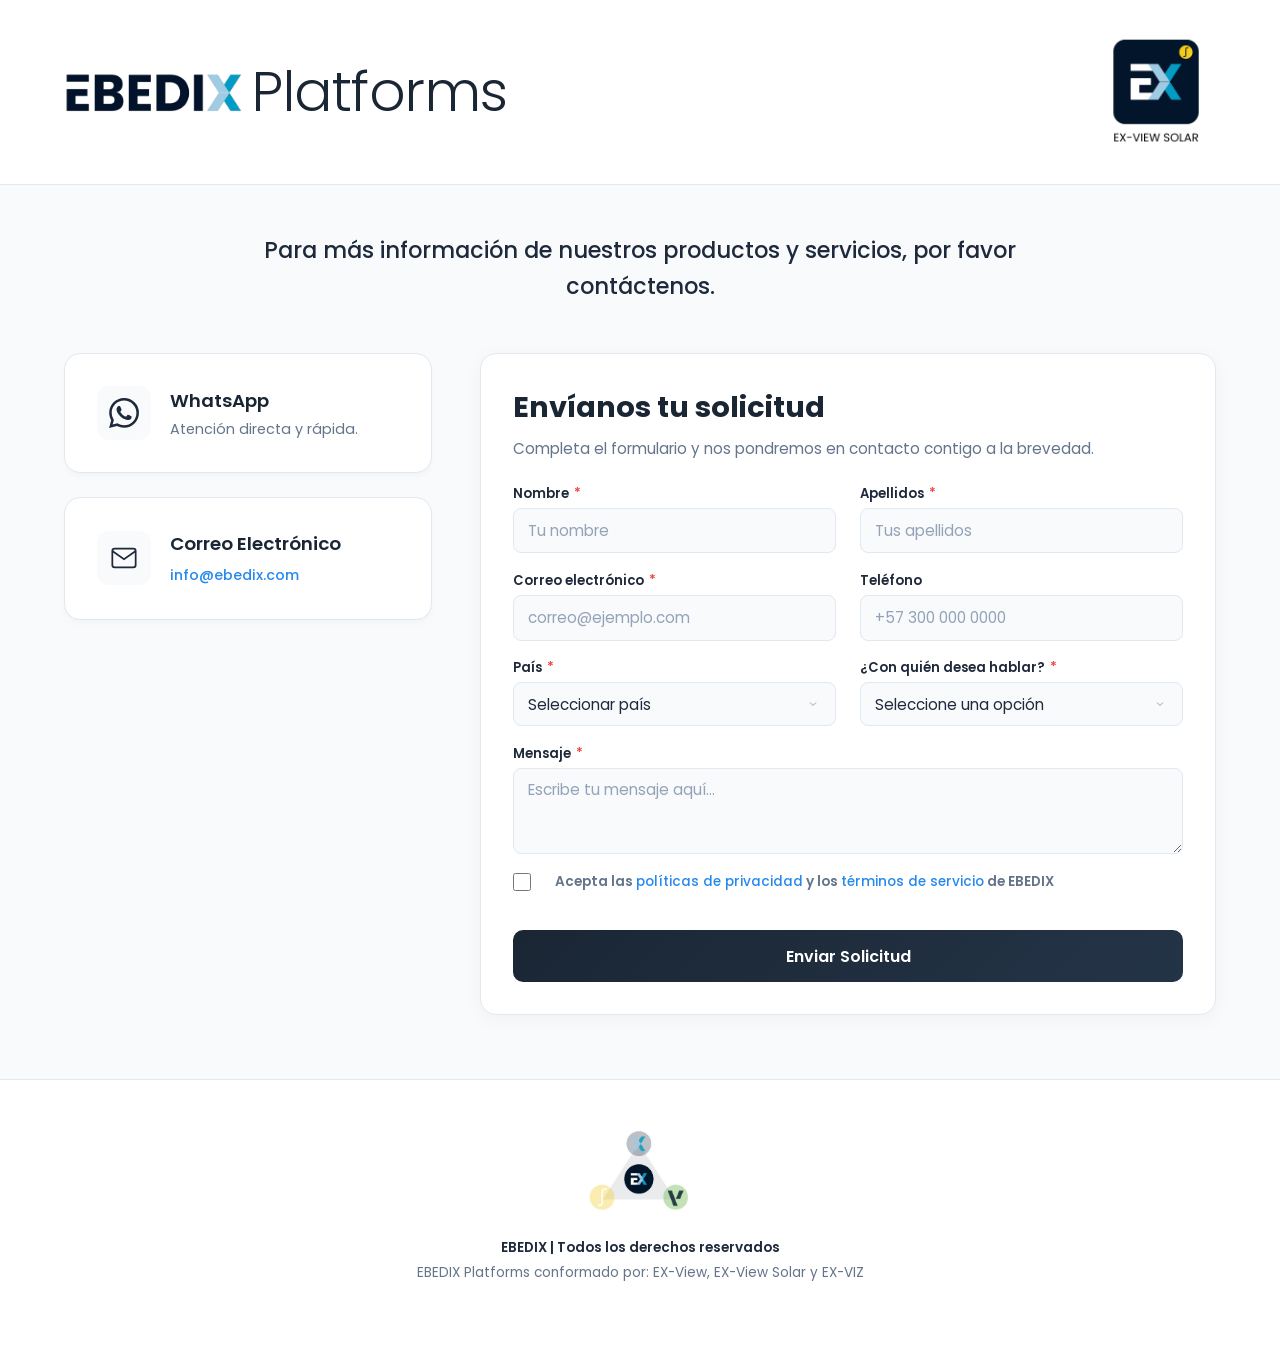
==== contacto.html @ 0fc6dd37 "feat: implement new contact page with email submission, validation logic, and updated site navigatio" ====
<!DOCTYPE html>
<html lang="es">

<head>
    <meta charset="UTF-8">
    <meta name="viewport" content="width=device-width, initial-scale=1.0">
    <title>Contacto - EBEDIX Platforms</title>
    <meta name="description"
        content="Contacta a EBEDIX Platforms. Envía una solicitud o comunícate por WhatsApp con nuestro equipo.">
    <link rel="stylesheet" href="contacto.css?v=2">
    <script src="contacto.js?v=2" defer></script>
    <link href="https://fonts.googleapis.com/css2?family=Poppins:wght@300;400;500;600;700;800&display=swap"
        rel="stylesheet">
</head>

<body>
    <div class="contact-page">
        <!-- HEADER -->
        <header class="contact-header-top">
            <div class="contact-brand-title">
                <img src="media/ebedix.webp" alt="EBEDIX" class="brand-logo-img">
                <span class="brand-platforms">Platforms</span>
            </div>
            <div class="contact-header-badge">
                <img src="media/Exviewsolarlogo.png" alt="EX-VIEW SOLAR">
            </div>
        </header>

        <!-- MAIN TITLE -->
        <div class="contact-intro">
            <h1 class="contact-welcome">Para más información de nuestros productos y servicios, por favor contáctenos.</h1>
        </div>

        <!-- TWO COLUMN LAYOUT -->
        <main class="contact-main-grid">
            <!-- LEFT COLUMN: DIRECT CONTACT -->
            <section class="contact-left-column">
                <a href="https://wa.me/573332915577" target="_blank" rel="noopener noreferrer" class="direct-contact-card whatsapp-card">
                    <div class="card-icon-wrapper whatsapp-icon">
                        <svg viewBox="0 0 24 24" xmlns="http://www.w3.org/2000/svg">
                            <path
                                d="M17.472 14.382c-.297-.149-1.758-.867-2.03-.967-.273-.099-.471-.148-.67.15-.197.297-.767.966-.94 1.164-.173.199-.347.223-.644.075-.297-.15-1.255-.463-2.39-1.475-.883-.788-1.48-1.761-1.653-2.059-.173-.297-.018-.458.13-.606.134-.133.298-.347.446-.52.149-.174.198-.298.298-.497.099-.198.05-.371-.025-.52-.075-.149-.669-1.612-.916-2.207-.242-.579-.487-.5-.669-.51-.173-.008-.371-.01-.57-.01-.198 0-.52.074-.792.372-.272.297-1.04 1.016-1.04 2.479 0 1.462 1.065 2.875 1.213 3.074.149.198 2.096 3.2 5.077 4.487.709.306 1.262.489 1.694.625.712.227 1.36.195 1.871.118.571-.085 1.758-.719 2.006-1.413.248-.694.248-1.289.173-1.413-.074-.124-.272-.198-.57-.347m-5.421 7.403h-.004a9.87 9.87 0 01-5.031-1.378l-.361-.214-3.741.982.998-3.648-.235-.374a9.86 9.86 0 01-1.51-5.26c.001-5.45 4.436-9.884 9.888-9.884 2.64 0 5.122 1.03 6.988 2.898a9.825 9.825 0 012.893 6.994c-.003 5.45-4.437 9.884-9.885 9.884m8.413-18.297A11.815 11.815 0 0012.05 0C5.495 0 .16 5.335.157 11.892c0 2.096.547 4.142 1.588 5.945L.057 24l6.305-1.654a11.882 11.882 0 005.683 1.448h.005c6.554 0 11.89-5.335 11.893-11.893a11.821 11.821 0 00-3.48-8.413z" />
                        </svg>
                    </div>
                    <div class="card-content">
                        <h3>WhatsApp</h3>
                        <p>Atención directa y rápida.</p>
                    </div>
                    <div class="card-arrow">
                        <svg viewBox="0 0 24 24" fill="none" stroke="currentColor" stroke-width="2">
                            <path d="M5 12h14M12 5l7 7-7 7" />
                        </svg>
                    </div>
                </a>

                <div class="direct-contact-card email-card" id="email-card" role="button" tabindex="0" style="cursor: pointer;">
                    <div class="card-icon-wrapper email-icon">
                        <svg viewBox="0 0 24 24" fill="none" stroke="currentColor" stroke-width="2">
                            <path d="M4 4h16c1.1 0 2 .9 2 2v12c0 1.1-.9 2-2 2H4c-1.1 0-2-.9-2-2V6c0-1.1.9-2 2-2z" />
                            <polyline points="22,6 12,13 2,6" />
                        </svg>
                    </div>
                    <div class="card-content">
                        <h3>Correo Electrónico</h3>
                        <p class="email-address" id="email-address-text">info@ebedix.com</p>
                    </div>
                    <div class="card-arrow">
                        <svg viewBox="0 0 24 24" fill="none" stroke="currentColor" stroke-width="2">
                            <path d="M5 12h14M12 5l7 7-7 7" />
                        </svg>
                    </div>
                </div>
            </section>

            <!-- RIGHT COLUMN: FORM -->
            <section class="contact-right-column">
                <div class="contact-form-card">
                    <h2 class="contact-form-title">Envíanos tu solicitud</h2>
                    <p class="contact-form-subtitle">Completa el formulario y nos pondremos en contacto contigo a la brevedad.</p>

                    <form id="contact-form" novalidate>
                        <div class="contact-form-grid">
                            <!-- Nombre -->
                            <div class="contact-field" data-required="true">
                                <label for="contact-nombre">Nombre <span class="required">*</span></label>
                                <input type="text" id="contact-nombre" name="nombre" placeholder="Tu nombre"
                                    autocomplete="given-name">
                                <div class="field-error">
                                    <svg viewBox="0 0 24 24" fill="none" stroke="currentColor" stroke-width="2">
                                        <circle cx="12" cy="12" r="10" />
                                        <line x1="12" y1="8" x2="12" y2="12" />
                                        <line x1="12" y1="16" x2="12.01" y2="16" />
                                    </svg>
                                    Este campo es obligatorio
                                </div>
                            </div>

                            <!-- Apellidos -->
                            <div class="contact-field" data-required="true">
                                <label for="contact-apellidos">Apellidos <span class="required">*</span></label>
                                <input type="text" id="contact-apellidos" name="apellidos" placeholder="Tus apellidos"
                                    autocomplete="family-name">
                                <div class="field-error">
                                    <svg viewBox="0 0 24 24" fill="none" stroke="currentColor" stroke-width="2">
                                        <circle cx="12" cy="12" r="10" />
                                        <line x1="12" y1="8" x2="12" y2="12" />
                                        <line x1="12" y1="16" x2="12.01" y2="16" />
                                    </svg>
                                    Este campo es obligatorio
                                </div>
                            </div>

                            <!-- Correo electrónico -->
                            <div class="contact-field" data-required="true" data-type="email">
                                <label for="contact-email">Correo electrónico <span class="required">*</span></label>
                                <input type="email" id="contact-email" name="email" placeholder="correo@ejemplo.com"
                                    autocomplete="email">
                                <div class="field-error">
                                    <svg viewBox="0 0 24 24" fill="none" stroke="currentColor" stroke-width="2">
                                        <circle cx="12" cy="12" r="10" />
                                        <line x1="12" y1="8" x2="12" y2="12" />
                                        <line x1="12" y1="16" x2="12.01" y2="16" />
                                    </svg>
                                    <span class="error-text">Este campo es obligatorio</span>
                                </div>
                            </div>

                            <!-- Teléfono -->
                            <div class="contact-field">
                                <label for="contact-telefono">Teléfono</label>
                                <input type="tel" id="contact-telefono" name="telefono" placeholder="+57 300 000 0000"
                                    autocomplete="tel">
                            </div>

                            <!-- País -->
                            <div class="contact-field" data-required="true">
                                <label for="contact-pais">País <span class="required">*</span></label>
                                <div class="select-wrapper">
                                    <select id="contact-pais" name="pais">
                                        <option value="" disabled selected>Seleccionar país</option>
                                        <option value="Colombia">Colombia</option>
                                        <option value="México">México</option>
                                        <option value="Perú">Perú</option>
                                        <option value="Chile">Chile</option>
                                        <option value="Argentina">Argentina</option>
                                        <option value="España">España</option>
                                        <option value="Otro">Otro</option>
                                    </select>
                                </div>
                                <div class="field-error">
                                    <svg viewBox="0 0 24 24" fill="none" stroke="currentColor" stroke-width="2">
                                        <circle cx="12" cy="12" r="10" />
                                        <line x1="12" y1="8" x2="12" y2="12" />
                                        <line x1="12" y1="16" x2="12.01" y2="16" />
                                    </svg>
                                    Este campo es obligatorio
                                </div>
                            </div>

                            <!-- Área de interés -->
                            <div class="contact-field" data-required="true">
                                <label for="contact-area">¿Con quién desea hablar? <span class="required">*</span></label>
                                <div class="select-wrapper">
                                    <select id="contact-area" name="area">
                                        <option value="" disabled selected>Seleccione una opción</option>
                                        <option value="Ventas">Ventas y Asesoría Comercial</option>
                                        <option value="Soporte">Soporte Técnico (Thermoscope/Sentinel/Pathfinder)
                                        </option>
                                        <option value="Alianzas">Alianzas Estratégicas y Partners</option>
                                        <option value="Recursos Humanos">Recursos Humanos / Empleos</option>
                                        <option value="Otro">Otro motivo</option>
                                    </select>
                                </div>
                                <div class="field-error">
                                    <svg viewBox="0 0 24 24" fill="none" stroke="currentColor" stroke-width="2">
                                        <circle cx="12" cy="12" r="10" />
                                        <line x1="12" y1="8" x2="12" y2="12" />
                                        <line x1="12" y1="16" x2="12.01" y2="16" />
                                    </svg>
                                    Seleccione un área de interés
                                </div>
                            </div>

                            <!-- Mensaje -->
                            <div class="contact-field full-width" data-required="true">
                                <label for="contact-mensaje">Mensaje <span class="required">*</span></label>
                                <textarea id="contact-mensaje" name="mensaje" rows="3"
                                    placeholder="Escribe tu mensaje aquí..."></textarea>
                                <div class="field-error">
                                    <svg viewBox="0 0 24 24" fill="none" stroke="currentColor" stroke-width="2">
                                        <circle cx="12" cy="12" r="10" />
                                        <line x1="12" y1="8" x2="12" y2="12" />
                                        <line x1="12" y1="16" x2="12.01" y2="16" />
                                    </svg>
                                    Escribe un mensaje para continuar
                                </div>
                            </div>

                            <!-- Consentimiento -->
                            <div class="contact-field full-width checkbox-field" data-required="true">
                                <label class="checkbox-container">
                                    <input type="checkbox" id="contact-consentimiento" name="consentimiento">
                                    <span class="checkmark"></span>
                                    <span class="checkbox-text">Acepta las <a href="#">políticas de privacidad</a> y los <a
                                            href="#">términos de servicio</a> de EBEDIX</span>
                                </label>
                                <div class="field-error">
                                    <svg viewBox="0 0 24 24" fill="none" stroke="currentColor" stroke-width="2">
                                        <circle cx="12" cy="12" r="10" />
                                        <line x1="12" y1="8" x2="12" y2="12" />
                                        <line x1="12" y1="16" x2="12.01" y2="16" />
                                    </svg>
                                    Debes aceptar las políticas para continuar
                                </div>
                            </div>

                            <!-- Botón Submit -->
                            <div class="contact-submit-wrapper full-width">
                                <button type="submit" class="contact-submit-btn" id="contact-submit-btn">
                                    <span>Enviar Solicitud</span>
                                    <div class="submit-spinner"></div>
                                </button>
                            </div>
                        </div>
                    </form>

                    <!-- Success Message -->
                    <div class="contact-success-message" id="contact-success">
                        <div class="success-icon">
                            <svg viewBox="0 0 24 24" fill="none" stroke="currentColor" stroke-width="2">
                                <path d="M22 11.08V12a10 10 0 1 1-5.93-9.14" />
                                <polyline points="22 4 12 14.01 9 11.01" />
                            </svg>
                        </div>
                        <h3>¡Mensaje enviado con éxito!</h3>
                        <p>Gracias por contactarnos. Hemos recibido tu solicitud y un asesor de EBEDIX se pondrá en
                            contacto contigo lo más pronto posible.</p>
                        <button class="btn-new-request" id="btn-new-request">Enviar otro mensaje</button>
                    </div>
                </div>
            </section>
        </main>

        <!-- FOOTER LOGOS -->
        <footer class="contact-footer-bottom">
            <div class="contact-header-logos">
                <img src="media/ebedixplatforms.jpeg" alt="EBEDIX Platforms" class="contact-footer-static-img">
            </div>
            <div class="contact-header-legal">
                <strong>EBEDIX | Todos los derechos reservados</strong><br>
                EBEDIX Platforms conformado por: EX-View, EX-View Solar y EX-VIZ
            </div>
        </footer>
    </div>
</body>

</html>
---- contacto.css ----
/* ============================================
   EBEDIX Platforms - Página de Contacto
   ============================================ */

/* Variables y Reset */
*, *::before, *::after {
    box-sizing: border-box;
    margin: 0;
    padding: 0;
}

:root {
    --contact-primary: #1a2634;
    --contact-primary-light: #243447;
    --contact-accent-blue: #2789ec;
    --contact-accent-cyan: #00bcd4;
    --contact-yellow: #facc15;
    --contact-bg-light: #f8fafc;
    --contact-text-white: #ffffff;
    --contact-text-dark: #1e293b;
    --contact-text-muted: #64748b;
    --contact-border: #e2e8f0;
    --contact-error: #ef4444;
    --contact-success: #22c55e;
    --contact-font: 'Poppins', -apple-system, BlinkMacSystemFont, 'Segoe UI', Roboto, Helvetica, Arial, sans-serif;
}

/* ---- Page Layout ---- */
.contact-page {
    min-height: 100vh;
    display: flex;
    flex-direction: column;
    font-family: var(--contact-font);
    background-color: var(--contact-bg-light);
    overflow-x: hidden;
}

/* ============================================
   HEADER
   ============================================ */
.contact-header-top {
    background: #ffffff;
    padding: 2rem 5%;
    display: flex;
    justify-content: space-between;
    align-items: center;
    border-bottom: 1px solid var(--contact-border);
    position: relative;
    z-index: 10;
}

.contact-brand-title {
    display: flex;
    align-items: center;
    gap: 0.5rem;
}

.contact-brand-title .brand-logo-img {
    height: 48px;
    object-fit: contain;
}

.contact-brand-title .brand-platforms {
    font-size: 3.5rem;
    font-weight: 300;
    color: var(--contact-primary);
    letter-spacing: -0.5px;
    line-height: 1;
}

.contact-header-badge {
    display: flex;
    flex-direction: column;
    align-items: center;
}

.contact-header-badge img {
    width: 120px;
    height: auto;
    object-fit: contain;
}

/* ============================================
   INTRO
   ============================================ */
.contact-intro {
    padding: 3rem 5% 1rem;
    text-align: center;
    max-width: 900px;
    margin: 0 auto;
}

.contact-welcome {
    font-size: 1.4rem;
    font-weight: 500;
    color: var(--contact-text-dark);
    line-height: 1.6;
}

/* ============================================
   TWO COLUMN GRID
   ============================================ */
.contact-main-grid {
    display: grid;
    grid-template-columns: 1fr 2fr;
    gap: 3rem;
    padding: 2rem 5% 4rem;
    max-width: 1300px;
    margin: 0 auto;
    align-items: start;
    width: 100%;
}

/* ============================================
   LEFT COLUMN (WhatsApp & Email)
   ============================================ */
.contact-left-column {
    display: flex;
    flex-direction: column;
    gap: 1.5rem;
}

.direct-contact-card {
    display: flex;
    align-items: center;
    gap: 1.2rem;
    padding: 2rem;
    background: var(--contact-text-white);
    border-radius: 16px;
    border: 1px solid var(--contact-border);
    text-decoration: none;
    color: inherit;
    transition: all 0.3s cubic-bezier(0.4, 0, 0.2, 1);
    box-shadow: 0 4px 6px -1px rgba(0, 0, 0, 0.03);
    position: relative;
    overflow: hidden;
}

.direct-contact-card:hover {
    transform: translateY(-4px);
    box-shadow: 0 12px 20px -5px rgba(0, 0, 0, 0.08);
    border-color: var(--contact-accent-blue);
}

.direct-contact-card::before {
    content: '';
    position: absolute;
    top: 0;
    left: 0;
    width: 4px;
    height: 100%;
    background: transparent;
    transition: background 0.3s ease;
}

.whatsapp-card:hover::before {
    background: #25D366;
}

.email-card:hover::before {
    background: var(--contact-accent-blue);
}

.card-icon-wrapper {
    width: 54px;
    height: 54px;
    border-radius: 12px;
    display: flex;
    align-items: center;
    justify-content: center;
    flex-shrink: 0;
    background: var(--contact-bg-light);
    transition: all 0.3s ease;
}

.whatsapp-icon svg {
    width: 30px;
    height: 30px;
    fill: var(--contact-text-dark);
    transition: fill 0.3s ease;
}

.email-icon svg {
    width: 28px;
    height: 28px;
    stroke: var(--contact-text-dark);
    stroke-width: 1.5;
    transition: stroke 0.3s ease;
}

.whatsapp-card:hover .card-icon-wrapper {
    background: rgba(37, 211, 102, 0.1);
}
.whatsapp-card:hover .whatsapp-icon svg {
    fill: #25D366;
}

.email-card:hover .card-icon-wrapper {
    background: rgba(39, 137, 236, 0.1);
}
.email-card:hover .email-icon svg {
    stroke: var(--contact-accent-blue);
}

.card-content h3 {
    font-size: 1.15rem;
    font-weight: 600;
    color: var(--contact-primary);
    margin-bottom: 0.3rem;
}

.card-content p {
    font-size: 0.9rem;
    color: var(--contact-text-muted);
    line-height: 1.4;
}

.card-content .email-address {
    display: inline-block;
    margin-top: 0.2rem;
    font-weight: 500;
    color: var(--contact-accent-blue);
    text-decoration: none;
}

.card-arrow {
    margin-left: auto;
    opacity: 0;
    transform: translateX(-10px);
    transition: all 0.3s ease;
}

.card-arrow svg {
    width: 20px;
    height: 20px;
    stroke: var(--contact-text-muted);
}

.direct-contact-card:hover .card-arrow {
    opacity: 1;
    transform: translateX(0);
}

.whatsapp-card:hover .card-arrow svg { stroke: #25D366; }
.email-card:hover .card-arrow svg { stroke: var(--contact-accent-blue); }

/* ============================================
   RIGHT COLUMN (FORM)
   ============================================ */
.contact-form-card {
    background: var(--contact-text-white);
    border-radius: 16px;
    padding: 2rem;
    box-shadow: 0 4px 20px rgba(0, 0, 0, 0.04);
    border: 1px solid var(--contact-border);
}

.contact-form-title {
    font-size: 1.8rem;
    font-weight: 700;
    color: var(--contact-primary);
    margin-bottom: 0.5rem;
}

.contact-form-subtitle {
    font-size: 0.95rem;
    color: var(--contact-text-muted);
    margin-bottom: 1.5rem;
}

/* Form Grid */
.contact-form-grid {
    display: grid;
    grid-template-columns: 1fr 1fr;
    column-gap: 1.5rem;
    row-gap: 1.1rem;
}

.contact-form-grid .full-width {
    grid-column: 1 / -1;
}

/* Form Fields */
.contact-field {
    display: flex;
    flex-direction: column;
}

.contact-field label {
    font-size: 0.82rem;
    font-weight: 600;
    color: var(--contact-text-dark);
    margin-bottom: 0.25rem;
}

.contact-field label .required {
    color: var(--contact-error);
    margin-left: 2px;
}

.contact-field input,
.contact-field select,
.contact-field textarea {
    width: 100%;
    padding: 0.65rem 0.85rem;
    border: 1.5px solid var(--contact-border);
    border-radius: 8px;
    font-family: var(--contact-font);
    font-size: 0.95rem;
    color: var(--contact-text-dark);
    background-color: var(--contact-bg-light);
    transition: all 0.3s ease;
    outline: none;
}

.contact-field input::placeholder,
.contact-field textarea::placeholder {
    color: #94a3b8;
}

.contact-field select {
    appearance: none;
    -webkit-appearance: none;
    background-image: url("data:image/svg+xml,%3Csvg xmlns='http://www.w3.org/2000/svg' width='12' height='12' viewBox='0 0 24 24' fill='none' stroke='%2394a3b8' stroke-width='2'%3E%3Cpolyline points='6 9 12 15 18 9'%3E%3C/polyline%3E%3C/svg%3E");
    background-repeat: no-repeat;
    background-position: right 1rem center;
    padding-right: 2.5rem;
    cursor: pointer;
}

.contact-field textarea {
    min-height: 80px;
    resize: vertical;
    line-height: 1.4;
}

.contact-field input:focus,
.contact-field select:focus,
.contact-field textarea:focus {
    border-color: var(--contact-accent-blue);
    box-shadow: 0 0 0 4px rgba(39, 137, 236, 0.1);
    background-color: var(--contact-text-white);
}

/* Validation error */
.contact-field.error input,
.contact-field.error select,
.contact-field.error textarea {
    border-color: var(--contact-error);
    box-shadow: 0 0 0 4px rgba(239, 68, 68, 0.08);
}

.contact-field .field-error {
    font-size: 0.78rem;
    color: var(--contact-error);
    margin-top: 0.35rem;
    display: none;
    align-items: center;
    gap: 0.3rem;
}

.contact-field .field-error svg {
    width: 14px;
    height: 14px;
    flex-shrink: 0;
}

.contact-field.error .field-error {
    display: flex;
}

/* Privacy Checkbox */
.contact-privacy {
    display: flex;
    align-items: flex-start;
    gap: 0.75rem;
    margin-top: 0.5rem;
}

.checkbox-container {
    display: flex;
    align-items: center;
    gap: 0.75rem;
}

.checkbox-container input[type="checkbox"] {
    width: 18px;
    height: 18px;
    accent-color: var(--contact-accent-blue);
    cursor: pointer;
    flex-shrink: 0;
    margin: 0;
}

.checkbox-text {
    font-size: 0.85rem;
    color: var(--contact-text-muted);
    line-height: 1.5;
    cursor: pointer;
}

.checkbox-text a {
    color: var(--contact-accent-blue);
    text-decoration: none;
    font-weight: 500;
}

.checkbox-text a:hover {
    text-decoration: underline;
}

/* Submit Button */
.contact-submit-btn {
    width: 100%;
    padding: 0.85rem 1.5rem;
    background: linear-gradient(135deg, var(--contact-primary) 0%, var(--contact-primary-light) 100%);
    color: var(--contact-text-white);
    border: none;
    border-radius: 10px;
    font-family: var(--contact-font);
    font-size: 1rem;
    font-weight: 600;
    cursor: pointer;
    transition: all 0.35s ease;
    margin-top: 1rem;
    position: relative;
    overflow: hidden;
}

.contact-submit-btn::before {
    content: '';
    position: absolute;
    inset: 0;
    background: linear-gradient(135deg, var(--contact-accent-blue) 0%, var(--contact-accent-cyan) 100%);
    opacity: 0;
    transition: opacity 0.35s ease;
}

.contact-submit-btn:hover::before {
    opacity: 1;
}

.contact-submit-btn span {
    position: relative;
    z-index: 1;
}

.contact-submit-btn:hover {
    transform: translateY(-2px);
    box-shadow: 0 8px 25px rgba(39, 137, 236, 0.3);
}

.contact-submit-btn:active {
    transform: translateY(0);
}

.contact-submit-btn:disabled {
    opacity: 0.6;
    cursor: not-allowed;
    transform: none;
    box-shadow: none;
}

.contact-submit-btn:disabled::before {
    opacity: 0;
}

/* Loading spinner */
.contact-submit-btn .submit-spinner {
    display: none;
    width: 20px;
    height: 20px;
    border: 2px solid rgba(255, 255, 255, 0.3);
    border-top-color: var(--contact-text-white);
    border-radius: 50%;
    animation: contactSpin 0.6s linear infinite;
    margin: 0 auto;
    position: relative;
    z-index: 1;
}

.contact-submit-btn.loading span {
    display: none;
}

.contact-submit-btn.loading .submit-spinner {
    display: block;
}

@keyframes contactSpin {
    to { transform: rotate(360deg); }
}

/* Success Message */
.contact-success-message {
    display: none;
    text-align: center;
    padding: 3rem 1rem;
    animation: contactFadeUp 0.6s ease;
}

.contact-success-message.show {
    display: block;
}

.success-icon {
    width: 70px;
    height: 70px;
    margin: 0 auto 1.5rem;
    background: linear-gradient(135deg, var(--contact-success), #16a34a);
    border-radius: 50%;
    display: flex;
    align-items: center;
    justify-content: center;
}

.success-icon svg {
    width: 36px;
    height: 36px;
    stroke: var(--contact-text-white);
    fill: none;
    stroke-width: 3;
}

.contact-success-message h3 {
    font-size: 1.5rem;
    font-weight: 700;
    color: var(--contact-primary);
    margin-bottom: 0.75rem;
}

.contact-success-message p {
    font-size: 1rem;
    color: var(--contact-text-muted);
    line-height: 1.6;
    margin-bottom: 2rem;
}

.btn-new-request {
    padding: 0.75rem 2rem;
    background: transparent;
    border: 2px solid var(--contact-accent-blue);
    color: var(--contact-accent-blue);
    border-radius: 10px;
    font-family: var(--contact-font);
    font-size: 0.95rem;
    font-weight: 600;
    cursor: pointer;
    transition: all 0.3s ease;
}

.btn-new-request:hover {
    background: var(--contact-accent-blue);
    color: var(--contact-text-white);
}

@keyframes contactFadeUp {
    from {
        opacity: 0;
        transform: translateY(20px);
    }
    to {
        opacity: 1;
        transform: translateY(0);
    }
}

/* ============================================
   FOOTER (Logos y Legal)
   ============================================ */
.contact-footer-bottom {
    margin-top: auto;
    width: 100%;
    background-color: #ffffff;
    border-top: 1px solid var(--contact-border);
    padding: 3rem 5% 4rem;
    display: flex;
    flex-direction: column;
    align-items: center;
    gap: 1rem;
    text-align: center;
}

.contact-footer-static-img {
    height: 85px;
    object-fit: contain;
}

.contact-header-legal {
    font-size: 0.85rem;
    color: var(--contact-text-muted);
    line-height: 1.8;
}

.contact-header-legal strong {
    color: var(--contact-text-dark);
    font-weight: 600;
}

/* ============================================
   RESPONSIVE
   ============================================ */

/* Tablet (Max 992px) */
@media (max-width: 992px) {
    .contact-main-grid {
        grid-template-columns: 1fr; /* Switch to 1 column */
        gap: 2rem;
        padding-top: 1rem;
    }
    
    .contact-left-column {
        flex-direction: row; /* Cards side by side */
        gap: 1rem;
    }

    .direct-contact-card {
        flex: 1;
        padding: 1.5rem;
    }
}

/* Mobile (Max 768px) */
@media (max-width: 768px) {
    .contact-header-top {
        flex-direction: column;
        align-items: center;
        gap: 1.5rem;
        padding: 2rem 5%;
    }

    .contact-brand-title .brand-platforms {
        font-size: 2.8rem;
    }

    .contact-left-column {
        flex-direction: column; /* Cards stacked */
    }

    .contact-form-card {
        padding: 2rem 1.5rem;
    }

    .contact-form-grid {
        grid-template-columns: 1fr;
    }
}
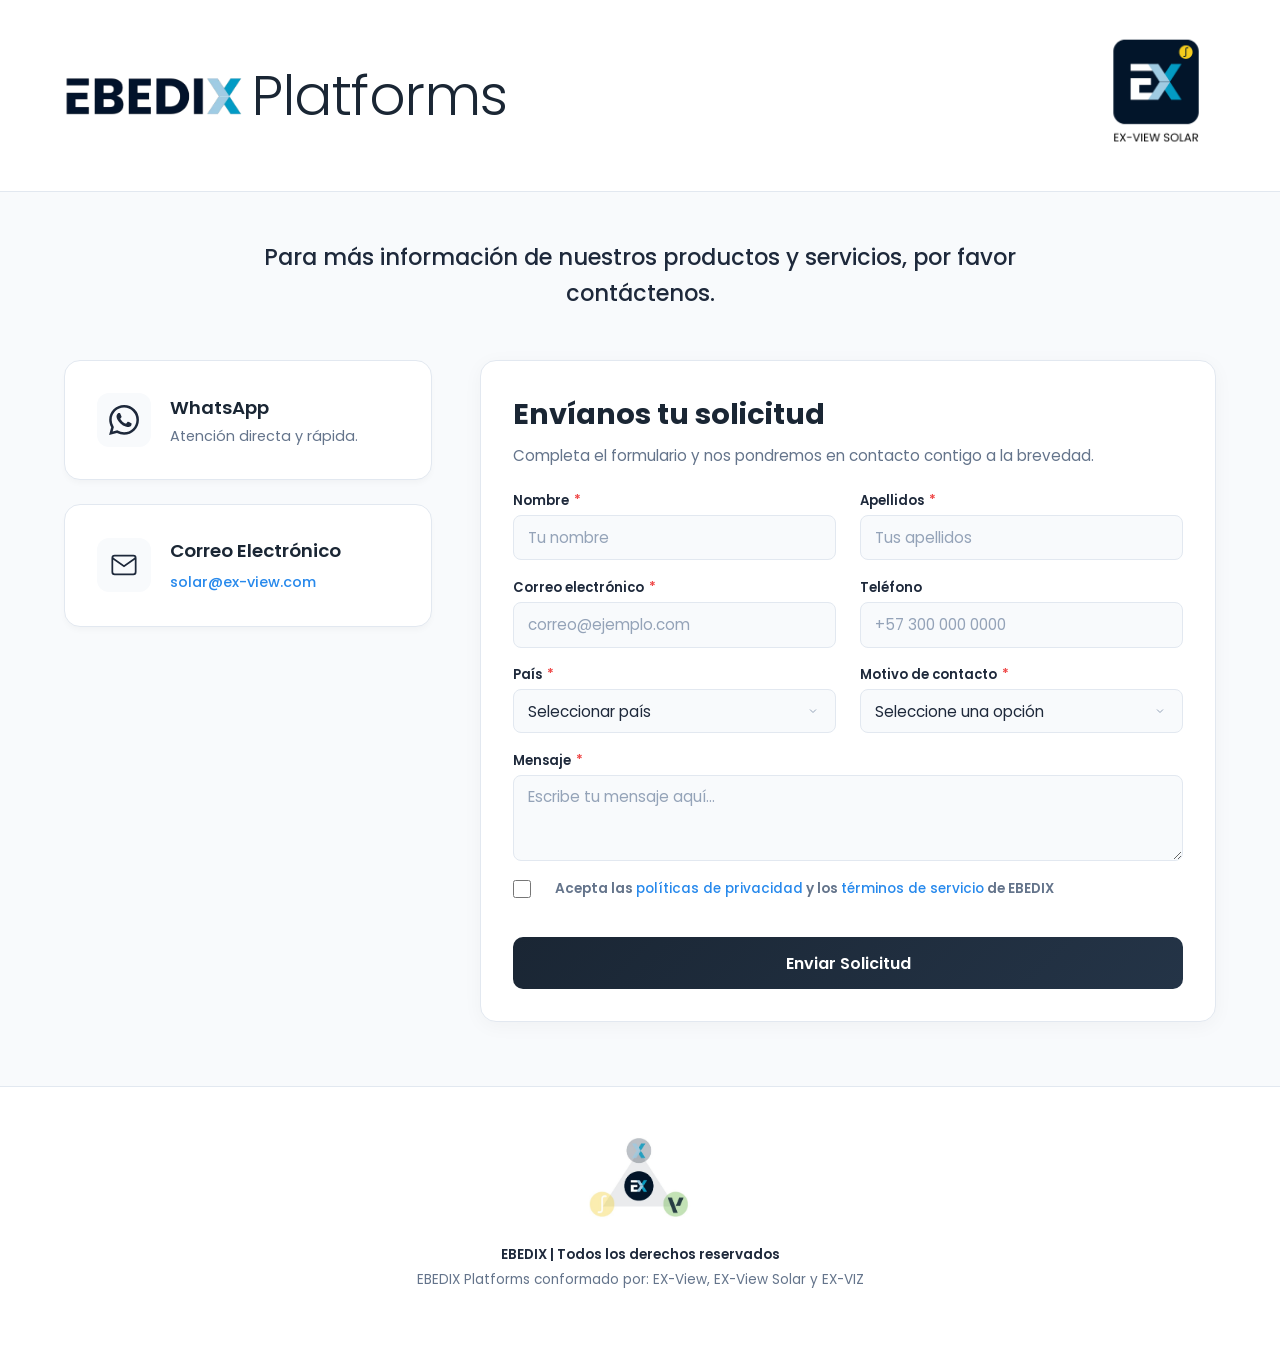
==== commit 7587f3d6: "refactor: update site layout with new legal documents, navigation, and footer components" ====
--- a/contacto.html
+++ b/contacto.html
@@ -22,7 +22,9 @@
                 <span class="brand-platforms">Platforms</span>
             </div>
             <div class="contact-header-badge">
-                <img src="media/Exviewsolarlogo.png" alt="EX-VIEW SOLAR">
+                <a href="/">
+                    <img src="media/Exviewsolarlogo.png" alt="EX-VIEW SOLAR">
+                </a>
             </div>
         </header>
 
@@ -62,7 +64,7 @@
                     </div>
                     <div class="card-content">
                         <h3>Correo Electrónico</h3>
-                        <p class="email-address" id="email-address-text">info@ebedix.com</p>
+                        <p class="email-address" id="email-address-text">solar@ex-view.com</p>
                     </div>
                     <div class="card-arrow">
                         <svg viewBox="0 0 24 24" fill="none" stroke="currentColor" stroke-width="2">
@@ -157,18 +159,16 @@
                                 </div>
                             </div>
 
-                            <!-- Área de interés -->
-                            <div class="contact-field" data-required="true">
-                                <label for="contact-area">¿Con quién desea hablar? <span class="required">*</span></label>
+                            <!-- Motivo de contacto -->
+                            <div class="contact-field" data-required="true">
+                                <label for="contact-area">Motivo de contacto <span class="required">*</span></label>
                                 <div class="select-wrapper">
                                     <select id="contact-area" name="area">
                                         <option value="" disabled selected>Seleccione una opción</option>
-                                        <option value="Ventas">Ventas y Asesoría Comercial</option>
-                                        <option value="Soporte">Soporte Técnico (Thermoscope/Sentinel/Pathfinder)
-                                        </option>
-                                        <option value="Alianzas">Alianzas Estratégicas y Partners</option>
-                                        <option value="Recursos Humanos">Recursos Humanos / Empleos</option>
-                                        <option value="Otro">Otro motivo</option>
+                                        <option value="Solicitudes de servicios">Solicitudes de servicios</option>
+                                        <option value="Preguntas, quejas, reclamos y/o felicitaciones">Preguntas, quejas, reclamos y/o felicitaciones</option>
+                                        <option value="Información general de EBEDIX y sus plataformas (EX-View, EX-View Solar y EX-VIZ)">Información general de EBEDIX y sus plataformas (EX-View, EX-View Solar y EX-VIZ)</option>
+                                        <option value="Financiero">Financiero</option>
                                     </select>
                                 </div>
                                 <div class="field-error">
@@ -177,7 +177,7 @@
                                         <line x1="12" y1="8" x2="12" y2="12" />
                                         <line x1="12" y1="16" x2="12.01" y2="16" />
                                     </svg>
-                                    Seleccione un área de interés
+                                    Seleccione un motivo de contacto
                                 </div>
                             </div>
 
